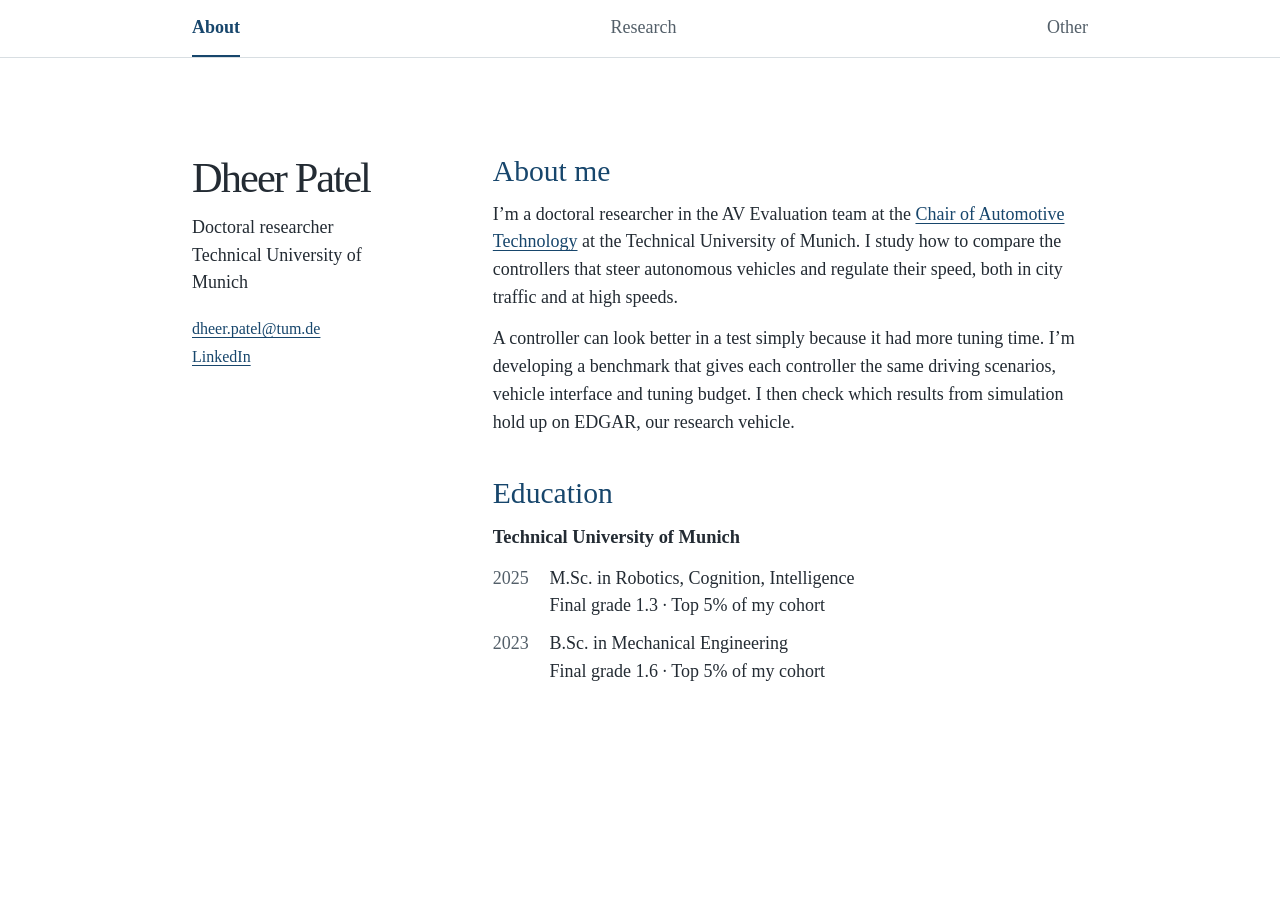
==== index.html @ 62193b8d "Expand research bio, education and personal interests" ====
<!doctype html>
<html lang="en">
<head>
  <meta charset="utf-8">
  <meta name="viewport" content="width=device-width, initial-scale=1">
  <meta name="description" content="Dheer Patel studies vehicle control at the Technical University of Munich.">
  <title>Dheer Patel</title>
  <link rel="stylesheet" href="style.css">
</head>
<body>
  <nav aria-label="Main navigation">
    <div class="nav-inner">
      <a href="index.html" aria-current="page">About</a>
      <a href="research.html">Research</a>
      <a href="other.html">Other</a>
    </div>
  </nav>
  <div class="layout">
    <header>
      <h1>Dheer Patel</h1>
      <p>Doctoral researcher<br>Technical University of Munich</p>
      <div class="contacts">
        <a href="mailto:dheer.patel@tum.de">dheer.patel@tum.de</a>
        <a href="https://www.linkedin.com/in/dheer-patel-a621661a5/">LinkedIn</a>
      </div>
    </header>
    <main>
      <h2>About me</h2>
      <p>I’m a doctoral researcher in the AV Evaluation team at the <a href="https://www.mos.ed.tum.de/en/ftm/members/teams/dheer-patel-msc/">Chair of Automotive Technology</a> at the Technical University of Munich. I study how to compare the controllers that steer autonomous vehicles and regulate their speed, both in city traffic and at high speeds.</p>
      <p>A controller can look better in a test simply because it had more tuning time. I’m developing a benchmark that gives each controller the same driving scenarios, vehicle interface and tuning budget. I then check which results from simulation hold up on EDGAR, our research vehicle.</p>

      <h2>Education</h2>
      <p class="institution">Technical University of Munich</p>
      <dl class="degrees">
        <dt>2025</dt>
        <dd>M.Sc. in Robotics, Cognition, Intelligence<br>Final grade 1.3 · Top 5% of my cohort</dd>
        <dt>2023</dt>
        <dd>B.Sc. in Mechanical Engineering<br>Final grade 1.6 · Top 5% of my cohort</dd>
      </dl>
    </main>
  </div>
</body>
</html>
---- style.css ----
:root {
  color-scheme: light;
  --ink: #232b33;
  --blue: #17466c;
  --muted: #535f69;
  --rule: #d8dee2;
}

* { box-sizing: border-box; }
body {
  margin: 0;
  color: var(--ink);
  background: #fff;
  font: 1.125rem/1.55 "Crimson Text", Georgia, serif;
}
a { color: var(--blue); text-underline-offset: 0.18em; text-decoration-thickness: 1px; }
a:hover { color: #071d34; text-decoration-thickness: 2px; }
a:focus-visible { outline: 2px solid var(--blue); outline-offset: 4px; }

nav { border-bottom: 1px solid var(--rule); }
.nav-inner, .layout { width: min(56rem, calc(100% - 3rem)); margin-inline: auto; }
.nav-inner { display: flex; justify-content: space-between; }
nav a { padding: 0.9rem 0; color: var(--muted); text-decoration: none; }
nav a[aria-current] { color: var(--blue); font-weight: bold; box-shadow: inset 0 -2px var(--blue); }

.layout {
  display: grid;
  grid-template-columns: 14rem minmax(0, 1fr);
  gap: clamp(2rem, 6vw, 5rem);
  align-items: start;
  margin-block: clamp(3rem, 8vw, 6rem);
}
h1, h2, h3, p, dl, dd { margin: 0; }
h1, h2, h3 { line-height: 1.15; }
h1 { font-size: 2.65rem; font-weight: normal; letter-spacing: -0.045em; }
h2 { font-size: 1.85rem; color: var(--blue); font-weight: normal; }
h3, .institution { font-size: 1.15rem; font-weight: bold; }
header p { margin-top: 0.7rem; }
.contacts { display: grid; justify-items: start; gap: 0.2rem; margin-top: 1.25rem; font-size: 1rem; }
main p, main dl, article { margin-top: 0.8rem; }
main h2:not(:first-child) { margin-top: 2.5rem; }
.degrees { display: grid; grid-template-columns: auto 1fr; gap: 0.6rem 1.3rem; }
dt, .publication { color: var(--muted); }
dt { font-variant-numeric: tabular-nums; }
article p { margin-top: 0.35rem; }

@media (max-width: 44rem) {
  .layout { grid-template-columns: 1fr; gap: 2rem; margin-block: 2rem; }
  header { padding-bottom: 1.5rem; border-bottom: 1px solid var(--rule); }
  .contacts { display: flex; flex-wrap: wrap; gap: 0.4rem 1rem; margin-top: 0.6rem; }
  h1 { font-size: 2.25rem; }
}
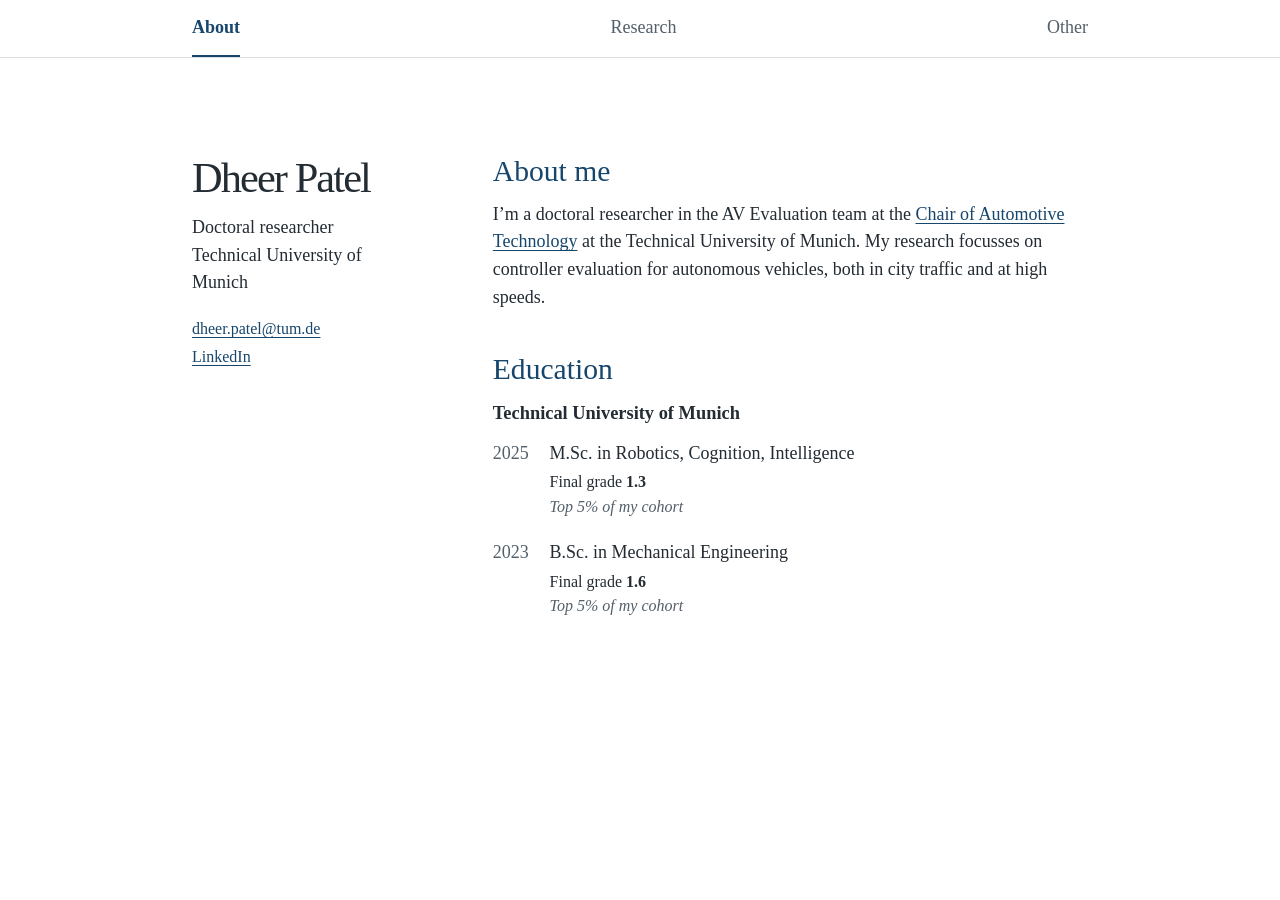
==== commit 41100356: "Revise biography, research interests and reading list" ====
--- a/index.html
+++ b/index.html
@@ -26,16 +26,21 @@
     </header>
     <main>
       <h2>About me</h2>
-      <p>I’m a doctoral researcher in the AV Evaluation team at the <a href="https://www.mos.ed.tum.de/en/ftm/members/teams/dheer-patel-msc/">Chair of Automotive Technology</a> at the Technical University of Munich. I study how to compare the controllers that steer autonomous vehicles and regulate their speed, both in city traffic and at high speeds.</p>
-      <p>A controller can look better in a test simply because it had more tuning time. I’m developing a benchmark that gives each controller the same driving scenarios, vehicle interface and tuning budget. I then check which results from simulation hold up on EDGAR, our research vehicle.</p>
+      <p>I’m a doctoral researcher in the AV Evaluation team at the <a href="https://www.mos.ed.tum.de/en/ftm/members/teams/dheer-patel-msc/">Chair of Automotive Technology</a> at the Technical University of Munich. My research focusses on controller evaluation for autonomous vehicles, both in city traffic and at high speeds.</p>
 
       <h2>Education</h2>
       <p class="institution">Technical University of Munich</p>
       <dl class="degrees">
         <dt>2025</dt>
-        <dd>M.Sc. in Robotics, Cognition, Intelligence<br>Final grade 1.3 · Top 5% of my cohort</dd>
+        <dd>M.Sc. in Robotics, Cognition, Intelligence
+          <span class="grade">Final grade <strong>1.3</strong></span>
+          <span class="rank">Top 5% of my cohort</span>
+        </dd>
         <dt>2023</dt>
-        <dd>B.Sc. in Mechanical Engineering<br>Final grade 1.6 · Top 5% of my cohort</dd>
+        <dd>B.Sc. in Mechanical Engineering
+          <span class="grade">Final grade <strong>1.6</strong></span>
+          <span class="rank">Top 5% of my cohort</span>
+        </dd>
       </dl>
     </main>
   </div>
--- a/style.css
+++ b/style.css
@@ -39,7 +39,10 @@
 .contacts { display: grid; justify-items: start; gap: 0.2rem; margin-top: 1.25rem; font-size: 1rem; }
 main p, main dl, article { margin-top: 0.8rem; }
 main h2:not(:first-child) { margin-top: 2.5rem; }
-.degrees { display: grid; grid-template-columns: auto 1fr; gap: 0.6rem 1.3rem; }
+.degrees { display: grid; grid-template-columns: auto 1fr; gap: 1.2rem 1.3rem; }
+.degrees .grade, .degrees .rank { display: block; font-size: 1rem; }
+.degrees .grade { margin-top: 0.15rem; }
+.degrees .rank { color: var(--muted); font-style: italic; }
 dt, .publication { color: var(--muted); }
 dt { font-variant-numeric: tabular-nums; }
 article p { margin-top: 0.35rem; }
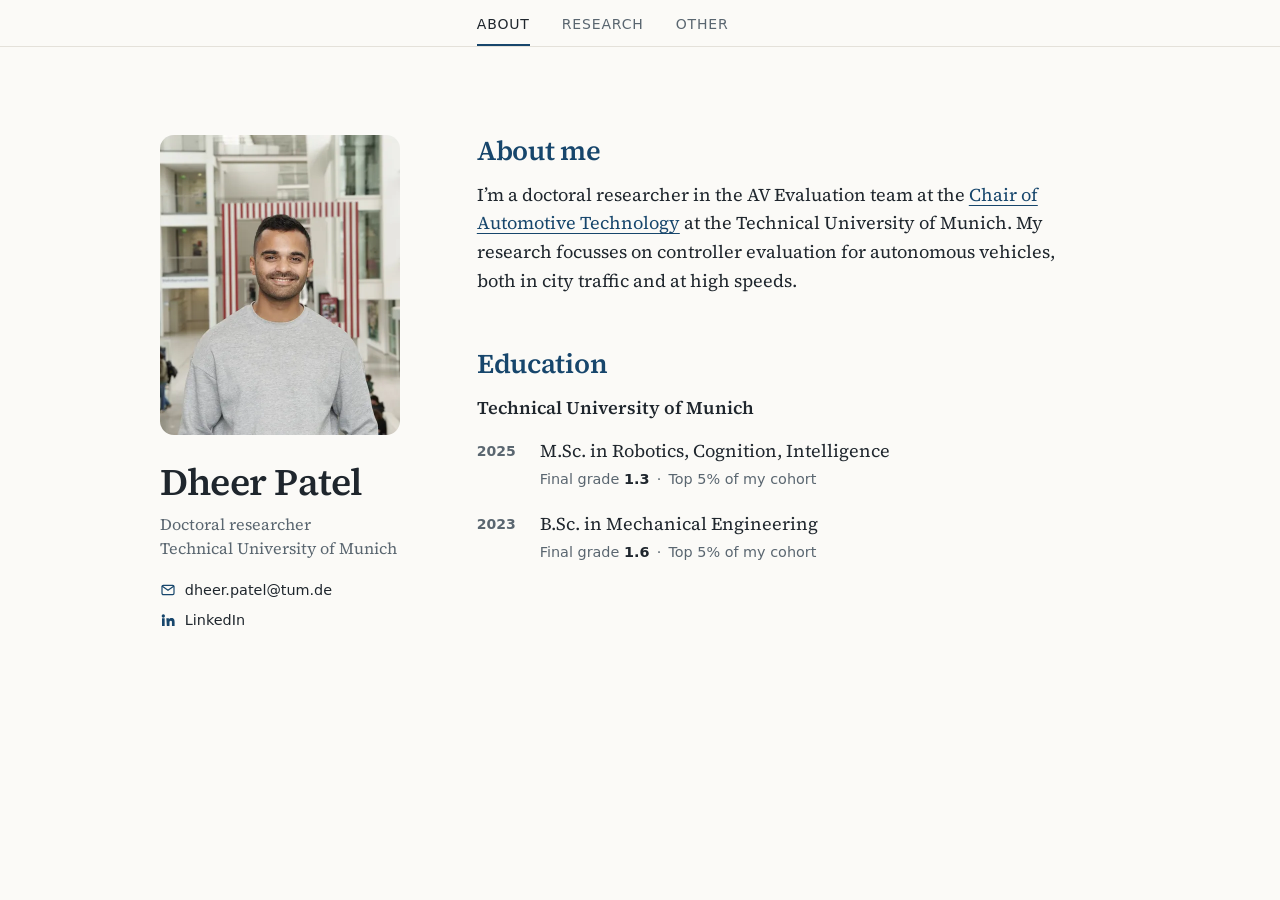
==== commit e6d466d5: "Redesign site and add photos" ====
--- a/index.html
+++ b/index.html
@@ -5,43 +5,74 @@
   <meta name="viewport" content="width=device-width, initial-scale=1">
   <meta name="description" content="Dheer Patel studies vehicle control at the Technical University of Munich.">
   <title>Dheer Patel</title>
+  <link rel="canonical" href="https://peterhalde.github.io/">
+  <meta property="og:type" content="profile">
+  <meta property="og:title" content="Dheer Patel">
+  <meta property="og:description" content="Doctoral researcher at the Technical University of Munich, working on controller evaluation for autonomous vehicles.">
+  <meta property="og:url" content="https://peterhalde.github.io/">
+  <meta property="og:image" content="https://peterhalde.github.io/images/og.jpg">
+  <meta property="og:image:width" content="1200">
+  <meta property="og:image:height" content="630">
+  <meta property="og:image:alt" content="Portrait of Dheer Patel at the Technical University of Munich">
+  <meta name="twitter:card" content="summary_large_image">
+  <meta name="theme-color" content="#fbfaf7" media="(prefers-color-scheme: light)">
+  <meta name="theme-color" content="#14171a" media="(prefers-color-scheme: dark)">
+  <link rel="icon" href="favicon.svg" type="image/svg+xml">
+  <link rel="preload" href="fonts/source-serif-4-normal.woff2" as="font" type="font/woff2" crossorigin>
   <link rel="stylesheet" href="style.css">
+  <script type="application/ld+json">
+  {
+    "@context": "https://schema.org",
+    "@type": "Person",
+    "name": "Dheer Patel",
+    "url": "https://peterhalde.github.io/",
+    "image": "https://peterhalde.github.io/images/og.jpg",
+    "jobTitle": "Doctoral researcher",
+    "affiliation": { "@type": "CollegeOrUniversity", "name": "Technical University of Munich" },
+    "sameAs": ["https://www.linkedin.com/in/dheer-patel-a621661a5/"]
+  }
+  </script>
 </head>
 <body>
-  <nav aria-label="Main navigation">
+  <nav class="site-nav" aria-label="Main navigation">
     <div class="nav-inner">
-      <a href="index.html" aria-current="page">About</a>
-      <a href="research.html">Research</a>
-      <a href="other.html">Other</a>
+      <div class="nav-links">
+        <a href="index.html" aria-current="page">About</a>
+        <a href="research.html">Research</a>
+        <a href="other.html">Other</a>
+      </div>
     </div>
   </nav>
   <div class="layout">
-    <header>
+    <aside class="profile has-photo">
+      <img class="portrait" src="images/portrait-480.webp" srcset="images/portrait-480.webp 480w, images/portrait-720.webp 720w" sizes="(max-width: 46rem) 7rem, 15rem" width="480" height="600" alt="Portrait of Dheer Patel at the Technical University of Munich" fetchpriority="high">
       <h1>Dheer Patel</h1>
-      <p>Doctoral researcher<br>Technical University of Munich</p>
-      <div class="contacts">
-        <a href="mailto:dheer.patel@tum.de">dheer.patel@tum.de</a>
-        <a href="https://www.linkedin.com/in/dheer-patel-a621661a5/">LinkedIn</a>
-      </div>
-    </header>
+      <p class="role">Doctoral researcher<br>Technical University of Munich</p>
+      <ul class="contacts">
+        <li><a href="mailto:dheer.patel@tum.de"><svg viewBox="0 0 24 24" fill="none" stroke="currentColor" stroke-width="1.8" stroke-linecap="round" stroke-linejoin="round" aria-hidden="true"><rect x="3" y="5" width="18" height="14" rx="2"/><path d="m3.5 6.5 8.5 6 8.5-6"/></svg>dheer.patel@tum.de</a></li>
+        <li><a href="https://www.linkedin.com/in/dheer-patel-a621661a5/"><svg viewBox="0 0 24 24" fill="currentColor" aria-hidden="true"><path d="M4.98 3.5a2.5 2.5 0 1 1 0 5 2.5 2.5 0 0 1 0-5zM3 9.5h4V21H3zM9.5 9.5h3.8v1.6h.05c.53-1 1.83-2.05 3.77-2.05 4.03 0 4.78 2.65 4.78 6.1V21h-4v-5.1c0-1.22-.02-2.78-1.7-2.78-1.7 0-1.96 1.33-1.96 2.7V21h-4z"/></svg>LinkedIn</a></li>
+      </ul>
+    </aside>
     <main>
-      <h2>About me</h2>
-      <p>I’m a doctoral researcher in the AV Evaluation team at the <a href="https://www.mos.ed.tum.de/en/ftm/members/teams/dheer-patel-msc/">Chair of Automotive Technology</a> at the Technical University of Munich. My research focusses on controller evaluation for autonomous vehicles, both in city traffic and at high speeds.</p>
+      <section>
+        <h2>About me</h2>
+        <p>I’m a doctoral researcher in the AV Evaluation team at the <a href="https://www.mos.ed.tum.de/en/ftm/members/teams/dheer-patel-msc/">Chair of Automotive Technology</a> at the Technical University of Munich. My research focusses on controller evaluation for autonomous vehicles, both in city traffic and at high speeds.</p>
+      </section>
 
-      <h2>Education</h2>
-      <p class="institution">Technical University of Munich</p>
-      <dl class="degrees">
-        <dt>2025</dt>
-        <dd>M.Sc. in Robotics, Cognition, Intelligence
-          <span class="grade">Final grade <strong>1.3</strong></span>
-          <span class="rank">Top 5% of my cohort</span>
-        </dd>
-        <dt>2023</dt>
-        <dd>B.Sc. in Mechanical Engineering
-          <span class="grade">Final grade <strong>1.6</strong></span>
-          <span class="rank">Top 5% of my cohort</span>
-        </dd>
-      </dl>
+      <section>
+        <h2>Education</h2>
+        <p class="institution">Technical University of Munich</p>
+        <dl class="degrees">
+          <dt>2025</dt>
+          <dd>M.Sc. in Robotics, Cognition, Intelligence
+            <span class="meta"><span>Final grade <strong>1.3</strong></span><span>Top 5% of my cohort</span></span>
+          </dd>
+          <dt>2023</dt>
+          <dd>B.Sc. in Mechanical Engineering
+            <span class="meta"><span>Final grade <strong>1.6</strong></span><span>Top 5% of my cohort</span></span>
+          </dd>
+        </dl>
+      </section>
     </main>
   </div>
 </body>
--- a/style.css
+++ b/style.css
@@ -1,55 +1,208 @@
+@font-face {
+  font-family: "Source Serif 4";
+  src: url("fonts/source-serif-4-normal.woff2") format("woff2");
+  font-weight: 200 900;
+  font-style: normal;
+  font-display: swap;
+}
+@font-face {
+  font-family: "Source Serif 4";
+  src: url("fonts/source-serif-4-italic.woff2") format("woff2");
+  font-weight: 200 900;
+  font-style: italic;
+  font-display: swap;
+}
+
 :root {
-  color-scheme: light;
-  --ink: #232b33;
-  --blue: #17466c;
-  --muted: #535f69;
-  --rule: #d8dee2;
+  color-scheme: light dark;
+  --bg: #fbfaf7;
+  --surface: #ffffff;
+  --ink: #1f262d;
+  --muted: #5a6670;
+  --accent: #17466c;
+  --accent-strong: #0b2a45;
+  --rule: #e4e1da;
+  --serif: "Source Serif 4", Georgia, "Times New Roman", serif;
+  --sans: system-ui, -apple-system, "Segoe UI", Roboto, "Helvetica Neue", Arial, sans-serif;
+  --side: 15rem;
+  --gap: clamp(2.5rem, 6vw, 5rem);
+}
+@media (prefers-color-scheme: dark) {
+  :root {
+    --bg: #14171a;
+    --surface: #1b1f23;
+    --ink: #e7e4dd;
+    --muted: #a0a9b1;
+    --accent: #8db7df;
+    --accent-strong: #c2dbf2;
+    --rule: #2c3238;
+  }
 }
 
 * { box-sizing: border-box; }
+html { -webkit-text-size-adjust: 100%; }
 body {
   margin: 0;
   color: var(--ink);
-  background: #fff;
-  font: 1.125rem/1.55 "Crimson Text", Georgia, serif;
-}
-a { color: var(--blue); text-underline-offset: 0.18em; text-decoration-thickness: 1px; }
-a:hover { color: #071d34; text-decoration-thickness: 2px; }
-a:focus-visible { outline: 2px solid var(--blue); outline-offset: 4px; }
-
-nav { border-bottom: 1px solid var(--rule); }
-.nav-inner, .layout { width: min(56rem, calc(100% - 3rem)); margin-inline: auto; }
-.nav-inner { display: flex; justify-content: space-between; }
-nav a { padding: 0.9rem 0; color: var(--muted); text-decoration: none; }
-nav a[aria-current] { color: var(--blue); font-weight: bold; box-shadow: inset 0 -2px var(--blue); }
-
+  background: var(--bg);
+  font: 1.125rem/1.6 var(--serif);
+  font-optical-sizing: auto;
+}
+h1, h2, h3, p, dl, dd, ol, ul, figure { margin: 0; }
+h1, h2, h3 { line-height: 1.15; text-wrap: balance; }
+p, li, dd { text-wrap: pretty; }
+img { display: block; max-width: 100%; height: auto; }
+
+a { color: var(--accent); text-underline-offset: 0.2em; text-decoration-thickness: 1px; }
+a:hover { color: var(--accent-strong); text-decoration-thickness: 2px; }
+a:focus-visible { outline: 2px solid var(--accent); outline-offset: 3px; border-radius: 2px; }
+
+/* Navigation: links line up with the main column */
+.site-nav { border-bottom: 1px solid var(--rule); }
+.nav-inner, .layout { width: min(60rem, calc(100% - 3rem)); margin-inline: auto; }
+.nav-inner {
+  display: grid;
+  grid-template-columns: var(--side) minmax(0, 1fr);
+  column-gap: var(--gap);
+}
+.nav-links { grid-column: 2; display: flex; gap: 2rem; }
+.nav-links a {
+  padding: 1.05rem 0 0.95rem;
+  color: var(--muted);
+  font: 500 0.875rem/1 var(--sans);
+  letter-spacing: 0.06em;
+  text-transform: uppercase;
+  text-decoration: none;
+}
+.nav-links a:hover { color: var(--accent); }
+.nav-links a[aria-current] { color: var(--ink); box-shadow: inset 0 -2px var(--accent); }
+
+/* Two-column page */
 .layout {
   display: grid;
-  grid-template-columns: 14rem minmax(0, 1fr);
-  gap: clamp(2rem, 6vw, 5rem);
+  grid-template-columns: var(--side) minmax(0, 1fr);
+  gap: var(--gap);
   align-items: start;
-  margin-block: clamp(3rem, 8vw, 6rem);
-}
-h1, h2, h3, p, dl, dd { margin: 0; }
-h1, h2, h3 { line-height: 1.15; }
-h1 { font-size: 2.65rem; font-weight: normal; letter-spacing: -0.045em; }
-h2 { font-size: 1.85rem; color: var(--blue); font-weight: normal; }
-h3, .institution { font-size: 1.15rem; font-weight: bold; }
-header p { margin-top: 0.7rem; }
-.contacts { display: grid; justify-items: start; gap: 0.2rem; margin-top: 1.25rem; font-size: 1rem; }
-main p, main dl, article { margin-top: 0.8rem; }
-main h2:not(:first-child) { margin-top: 2.5rem; }
-.degrees { display: grid; grid-template-columns: auto 1fr; gap: 1.2rem 1.3rem; }
-.degrees .grade, .degrees .rank { display: block; font-size: 1rem; }
-.degrees .grade { margin-top: 0.15rem; }
-.degrees .rank { color: var(--muted); font-style: italic; }
-dt, .publication { color: var(--muted); }
-dt { font-variant-numeric: tabular-nums; }
-article p { margin-top: 0.35rem; }
-
-@media (max-width: 44rem) {
-  .layout { grid-template-columns: 1fr; gap: 2rem; margin-block: 2rem; }
-  header { padding-bottom: 1.5rem; border-bottom: 1px solid var(--rule); }
-  .contacts { display: flex; flex-wrap: wrap; gap: 0.4rem 1rem; margin-top: 0.6rem; }
-  h1 { font-size: 2.25rem; }
-}
+  margin-block: clamp(3rem, 7vw, 5.5rem);
+}
+main { max-width: 38rem; }
+
+/* Profile column */
+.portrait {
+  width: 100%;
+  aspect-ratio: 4 / 5;
+  object-fit: cover;
+  border-radius: 14px;
+  margin-bottom: 1.6rem;
+  background: var(--rule);
+}
+h1 { font-size: 2.35rem; font-weight: 600; letter-spacing: -0.02em; }
+.role { margin-top: 0.6rem; color: var(--muted); font-size: 1rem; line-height: 1.45; text-wrap: balance; }
+.contacts {
+  list-style: none;
+  padding: 0;
+  margin-top: 1.3rem;
+  display: grid;
+  justify-items: start;
+  gap: 0.5rem;
+  font: 0.9rem/1.3 var(--sans);
+}
+.contacts a { display: inline-flex; align-items: center; gap: 0.55rem; color: var(--ink); text-decoration: none; }
+.contacts a:hover { color: var(--accent); text-decoration: underline; }
+.contacts svg { width: 1rem; height: 1rem; flex: none; color: var(--accent); }
+@media (min-width: 46.01rem) and (min-height: 40rem) {
+  .profile { position: sticky; top: 2.5rem; }
+}
+
+/* Content */
+h2 { font-size: 1.7rem; font-weight: 600; letter-spacing: -0.01em; color: var(--accent); }
+h3 { font-size: 1.2rem; font-weight: 600; }
+section + section { margin-top: 3.25rem; }
+section > p, section > dl, section > ol, section > article, section > .photos { margin-top: 0.9rem; }
+.institution { font-weight: 600; }
+
+/* Education */
+.degrees {
+  display: grid;
+  grid-template-columns: auto minmax(0, 1fr);
+  gap: 1.25rem 1.5rem;
+}
+.degrees dt {
+  padding-top: 0.2rem;
+  color: var(--muted);
+  font: 600 0.875rem/1.6 var(--sans);
+  font-variant-numeric: tabular-nums;
+}
+.meta { display: block; margin-top: 0.2rem; color: var(--muted); font: 0.9rem/1.5 var(--sans); }
+.meta strong { color: var(--ink); }
+.meta span + span::before { content: "·"; margin-inline: 0.5em; }
+
+/* Publications */
+.work {
+  padding: 1.3rem 1.5rem;
+  background: var(--surface);
+  border: 1px solid var(--rule);
+  border-radius: 12px;
+}
+.work h3 a { color: var(--ink); text-decoration: none; }
+.work h3 a:hover { color: var(--accent); text-decoration: underline; }
+.work p { margin-top: 0.4rem; }
+.authors { color: var(--muted); font-size: 1rem; }
+.authors strong { color: var(--ink); font-weight: 600; }
+.publication {
+  display: flex;
+  flex-wrap: wrap;
+  align-items: center;
+  gap: 0.5rem 0.9rem;
+  color: var(--muted);
+  font: 0.875rem/1.4 var(--sans);
+}
+.pill {
+  padding: 0.2rem 0.7rem;
+  border: 1px solid var(--rule);
+  border-radius: 999px;
+  font-weight: 500;
+  text-decoration: none;
+}
+.pill:hover { border-color: var(--accent); text-decoration: none; }
+
+/* Photos: equal heights from the 4:5 and 4:3 frames */
+.photos { display: grid; grid-template-columns: 3fr 5fr; gap: 0.75rem; }
+.photos a { display: block; border-radius: 10px; overflow: hidden; }
+.photos img { width: 100%; transition: transform 0.4s ease; }
+.photos a:hover img { transform: scale(1.03); }
+
+/* Reading list */
+.books { list-style: none; padding: 0; counter-reset: book; display: grid; gap: 0.35rem; }
+.books li { counter-increment: book; display: grid; grid-template-columns: 1.6rem minmax(0, 1fr); }
+.books li::before {
+  content: counter(book);
+  padding-top: 0.2rem;
+  color: var(--accent);
+  font: 600 0.875rem/1.6 var(--sans);
+  font-variant-numeric: tabular-nums;
+}
+
+@media (max-width: 46rem) {
+  .nav-inner, .layout { width: calc(100% - 2.5rem); }
+  .nav-inner { display: block; }
+  .nav-links { gap: 1.6rem; }
+  .layout { grid-template-columns: minmax(0, 1fr); gap: 2.25rem; margin-block: 2rem 3.5rem; }
+  .profile { padding-bottom: 1.75rem; border-bottom: 1px solid var(--rule); }
+  .profile.has-photo { display: grid; grid-template-columns: 7rem minmax(0, 1fr); column-gap: 1.25rem; align-items: center; }
+  .has-photo .portrait { grid-row: 1 / span 3; margin: 0; border-radius: 10px; }
+  .has-photo > :not(.portrait) { grid-column: 2; }
+  .has-photo h1 { align-self: end; }
+  .has-photo .contacts { align-self: start; }
+  h1 { font-size: 2rem; }
+  .role { margin-top: 0.4rem; }
+  .contacts { margin-top: 0.8rem; }
+  h2 { font-size: 1.5rem; }
+  .work { padding: 1.1rem 1.15rem; }
+}
+@media (max-width: 30rem) {
+  .photos { grid-template-columns: minmax(0, 1fr); }
+}
+@media (prefers-reduced-motion: reduce) {
+  .photos img { transition: none; }
+}
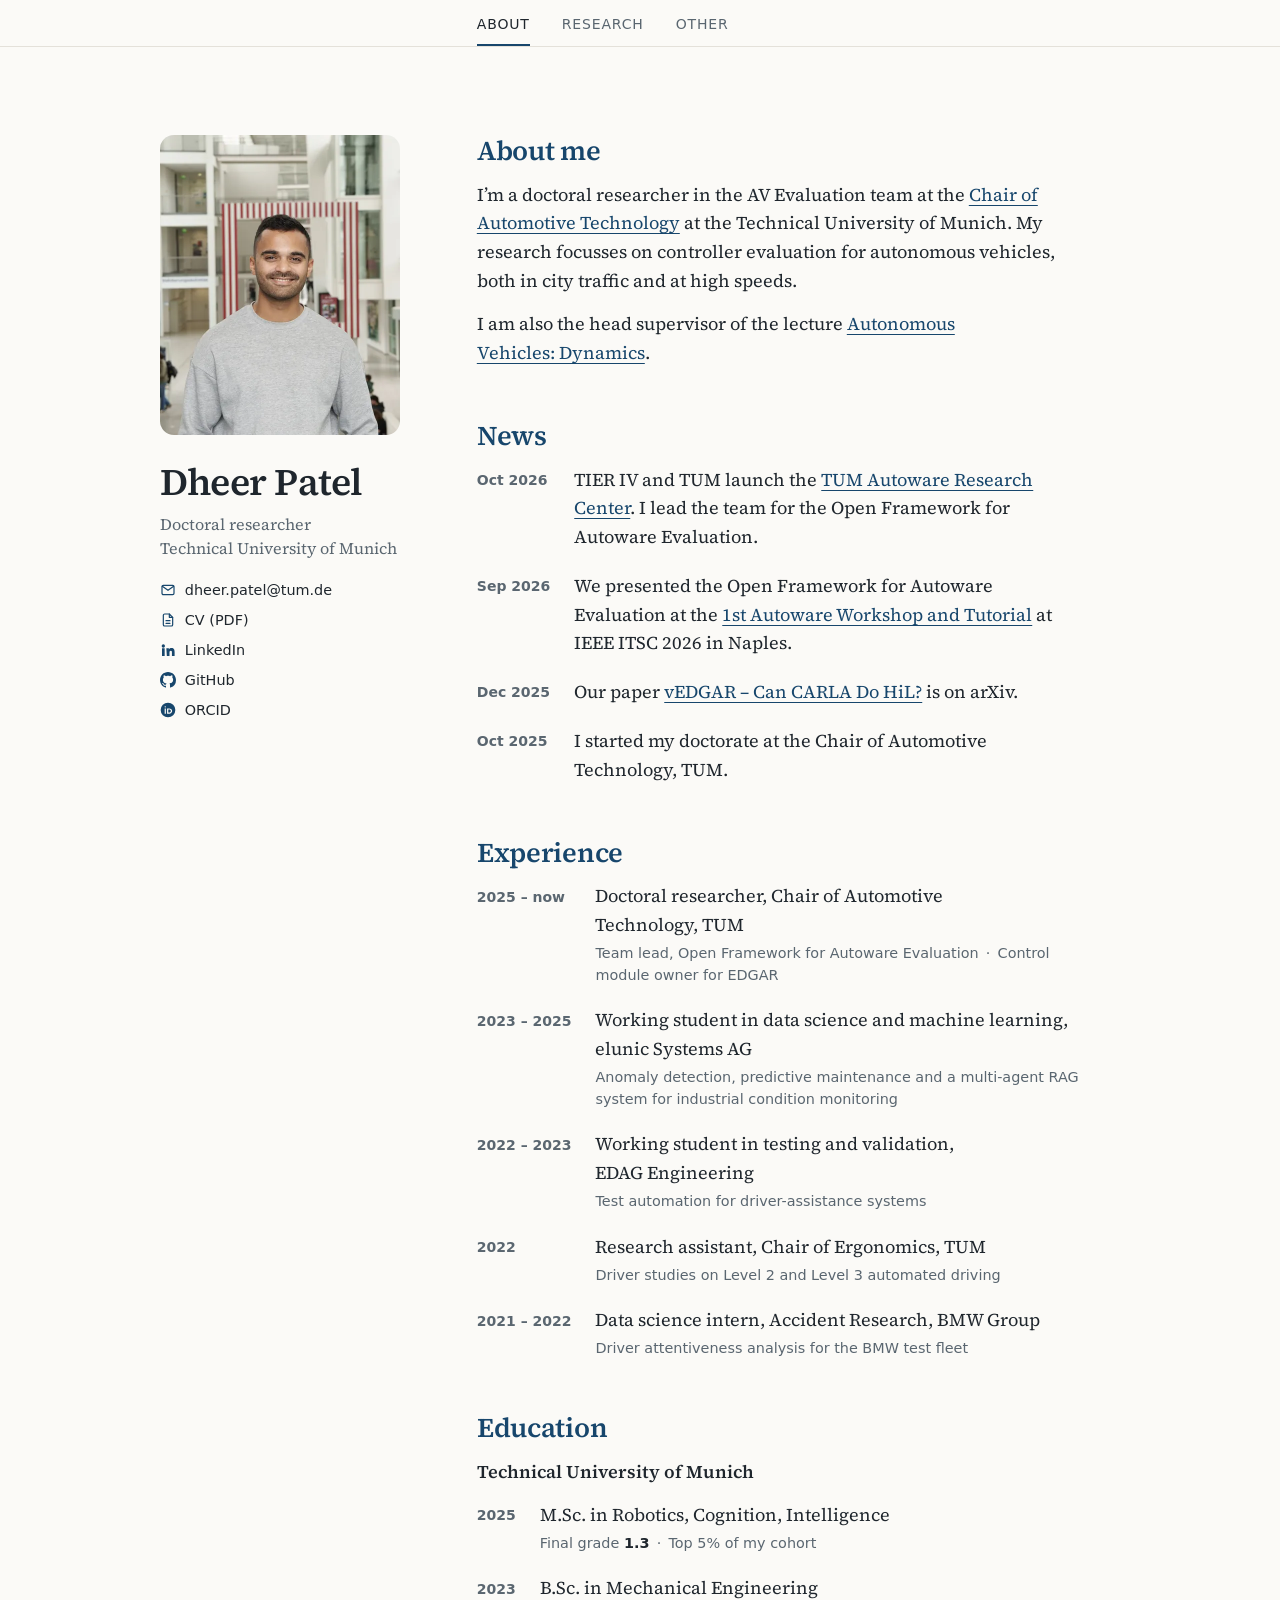
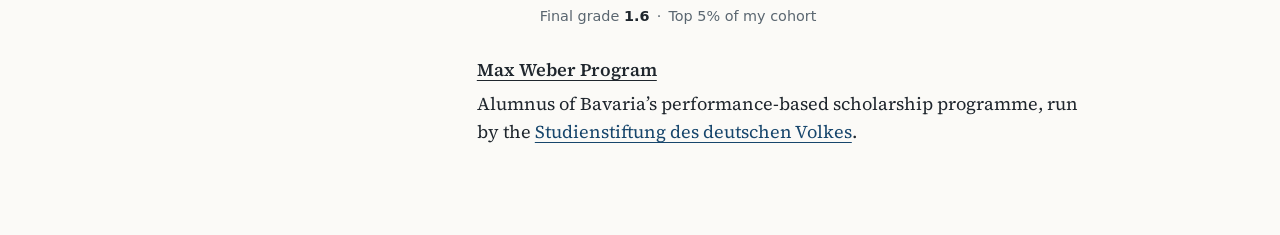
==== commit 5f3a15e3: "Add news, experience, project, CV and profile links" ====
--- a/index.html
+++ b/index.html
@@ -29,7 +29,7 @@
     "image": "https://peterhalde.github.io/images/og.jpg",
     "jobTitle": "Doctoral researcher",
     "affiliation": { "@type": "CollegeOrUniversity", "name": "Technical University of Munich" },
-    "sameAs": ["https://www.linkedin.com/in/dheer-patel-a621661a5/"]
+    "sameAs": ["https://www.linkedin.com/in/dheer-patel-a621661a5/", "https://github.com/peterhalde", "https://orcid.org/0009-0002-5140-6660"]
   }
   </script>
 </head>
@@ -45,24 +45,68 @@
   </nav>
   <div class="layout">
     <aside class="profile has-photo">
-      <img class="portrait" src="images/portrait-480.webp" srcset="images/portrait-480.webp 480w, images/portrait-720.webp 720w" sizes="(max-width: 46rem) 7rem, 15rem" width="480" height="600" alt="Portrait of Dheer Patel at the Technical University of Munich" fetchpriority="high">
+      <img class="portrait" src="images/portrait-480.webp" srcset="images/portrait-480.webp 480w, images/portrait-720.webp 720w" sizes="(max-width: 46rem) 7rem, 15rem" width="480" height="600" alt="Portrait of Dheer Patel at the Technical University of Munich" fetchpriority="high" draggable="false">
       <h1>Dheer Patel</h1>
       <p class="role">Doctoral researcher<br>Technical University of Munich</p>
       <ul class="contacts">
         <li><a href="mailto:dheer.patel@tum.de"><svg viewBox="0 0 24 24" fill="none" stroke="currentColor" stroke-width="1.8" stroke-linecap="round" stroke-linejoin="round" aria-hidden="true"><rect x="3" y="5" width="18" height="14" rx="2"/><path d="m3.5 6.5 8.5 6 8.5-6"/></svg>dheer.patel@tum.de</a></li>
+        <li><a href="Dheer_Patel_CV.pdf"><svg viewBox="0 0 24 24" fill="none" stroke="currentColor" stroke-width="1.8" stroke-linecap="round" stroke-linejoin="round" aria-hidden="true"><path d="M14 3H7a2 2 0 0 0-2 2v14a2 2 0 0 0 2 2h10a2 2 0 0 0 2-2V8z"/><path d="M14 3v5h5M9 13h6M9 17h6"/></svg>CV (PDF)</a></li>
         <li><a href="https://www.linkedin.com/in/dheer-patel-a621661a5/"><svg viewBox="0 0 24 24" fill="currentColor" aria-hidden="true"><path d="M4.98 3.5a2.5 2.5 0 1 1 0 5 2.5 2.5 0 0 1 0-5zM3 9.5h4V21H3zM9.5 9.5h3.8v1.6h.05c.53-1 1.83-2.05 3.77-2.05 4.03 0 4.78 2.65 4.78 6.1V21h-4v-5.1c0-1.22-.02-2.78-1.7-2.78-1.7 0-1.96 1.33-1.96 2.7V21h-4z"/></svg>LinkedIn</a></li>
+        <li><a href="https://github.com/peterhalde"><svg viewBox="0 0 16 16" fill="currentColor" aria-hidden="true"><path d="M8 0C3.58 0 0 3.58 0 8c0 3.54 2.29 6.53 5.47 7.59.4.07.55-.17.55-.38 0-.19-.01-.82-.01-1.49-2.01.37-2.53-.49-2.69-.94-.09-.23-.48-.94-.82-1.13-.28-.15-.68-.52-.01-.53.63-.01 1.08.58 1.23.82.72 1.21 1.87.87 2.33.66.07-.52.28-.87.51-1.07-1.78-.2-3.64-.89-3.64-3.95 0-.87.31-1.59.82-2.15-.08-.2-.36-1.02.08-2.12 0 0 .67-.21 2.2.82.64-.18 1.32-.27 2-.27.68 0 1.36.09 2 .27 1.53-1.04 2.2-.82 2.2-.82.44 1.1.16 1.92.08 2.12.51.56.82 1.27.82 2.15 0 3.07-1.87 3.75-3.65 3.95.29.25.54.73.54 1.48 0 1.07-.01 1.93-.01 2.2 0 .21.15.46.55.38A8.01 8.01 0 0 0 16 8c0-4.42-3.58-8-8-8z"/></svg>GitHub</a></li>
+        <li><a href="https://orcid.org/0009-0002-5140-6660"><svg viewBox="0 0 24 24" fill="currentColor" fill-rule="evenodd" aria-hidden="true"><path d="M12 1a11 11 0 1 1 0 22a11 11 0 1 1 0-22zM7 9.6h1.8v7.9H7zM7.9 6.2a1.1 1.1 0 1 1 0 2.2a1.1 1.1 0 1 1 0-2.2zM10.6 9.6h3.2c2.7 0 4.4 1.8 4.4 3.95s-1.7 3.95-4.4 3.95h-3.2zM12.4 11.2v4.7h1.3c1.6 0 2.6-1 2.6-2.35s-1-2.35-2.6-2.35z"/></svg>ORCID</a></li>
       </ul>
     </aside>
     <main>
       <section>
         <h2>About me</h2>
         <p>I’m a doctoral researcher in the AV Evaluation team at the <a href="https://www.mos.ed.tum.de/en/ftm/members/teams/dheer-patel-msc/">Chair of Automotive Technology</a> at the Technical University of Munich. My research focusses on controller evaluation for autonomous vehicles, both in city traffic and at high speeds.</p>
+        <p>I am also the head supervisor of the lecture <a href="https://www.mos.ed.tum.de/en/ftm/teaching/courses/dynamic-of-passenger-cars/">Autonomous Vehicles: Dynamics</a>.</p>
+      </section>
+
+      <section>
+        <h2>News</h2>
+        <dl class="timeline">
+          <dt>Oct 2026</dt>
+          <dd>TIER IV and TUM launch the <a href="https://www.mos.ed.tum.de/en/mos/about-us/news-events/article/tier-iv-and-technical-university-of-munich-establish-autoware-research-center-to-advance-the-open-autonomous-driving-ecosystem-tier-iv-inc/">TUM Autoware Research Center</a>. I lead the team for the Open Framework for Autoware Evaluation.</dd>
+          <dt>Sep 2026</dt>
+          <dd>We presented the Open Framework for Autoware Evaluation at the <a href="https://www.autoware.org/news/1st-autoware-workshop-tutorial-at-itsc-2026">1st Autoware Workshop and Tutorial</a> at IEEE ITSC 2026 in Naples.</dd>
+          <dt>Dec 2025</dt>
+          <dd>Our paper <a href="https://arxiv.org/abs/2512.08541">vEDGAR – Can CARLA Do HiL?</a> is on arXiv.</dd>
+          <dt>Oct 2025</dt>
+          <dd>I started my doctorate at the Chair of Automotive Technology, TUM.</dd>
+        </dl>
+      </section>
+
+      <section>
+        <h2>Experience</h2>
+        <dl class="timeline">
+          <dt>2025 – now</dt>
+          <dd>Doctoral researcher, Chair of Automotive Technology, TUM
+            <span class="meta"><span>Team lead, Open Framework for Autoware Evaluation</span><span>Control module owner for EDGAR</span></span>
+          </dd>
+          <dt>2023 – 2025</dt>
+          <dd>Working student in data science and machine learning, elunic Systems AG
+            <span class="meta">Anomaly detection, predictive maintenance and a multi-agent RAG system for industrial condition monitoring</span>
+          </dd>
+          <dt>2022 – 2023</dt>
+          <dd>Working student in testing and validation, EDAG Engineering
+            <span class="meta">Test automation for driver-assistance systems</span>
+          </dd>
+          <dt>2022</dt>
+          <dd>Research assistant, Chair of Ergonomics, TUM
+            <span class="meta">Driver studies on Level 2 and Level 3 automated driving</span>
+          </dd>
+          <dt>2021 – 2022</dt>
+          <dd>Data science intern, Accident Research, BMW Group
+            <span class="meta">Driver attentiveness analysis for the BMW test fleet</span>
+          </dd>
+        </dl>
       </section>
 
       <section>
         <h2>Education</h2>
         <p class="institution">Technical University of Munich</p>
-        <dl class="degrees">
+        <dl class="timeline">
           <dt>2025</dt>
           <dd>M.Sc. in Robotics, Cognition, Intelligence
             <span class="meta"><span>Final grade <strong>1.3</strong></span><span>Top 5% of my cohort</span></span>
@@ -72,6 +116,8 @@
             <span class="meta"><span>Final grade <strong>1.6</strong></span><span>Top 5% of my cohort</span></span>
           </dd>
         </dl>
+        <p class="institution"><a href="https://www.elitenetzwerk.bayern.de/start/foerderangebote/max-weber-programm">Max Weber Program</a></p>
+        <p>Alumnus of Bavaria’s performance-based scholarship programme, run by the <a href="https://www.studienstiftung.de/">Studienstiftung des deutschen Volkes</a>.</p>
       </section>
     </main>
   </div>
--- a/style.css
+++ b/style.css
@@ -113,6 +113,9 @@
 @media (min-width: 46.01rem) and (min-height: 40rem) {
   .profile { position: sticky; top: 2.5rem; }
 }
+@media (max-height: 50rem) {
+  .profile.has-photo { position: static; }
+}
 
 /* Content */
 h2 { font-size: 1.7rem; font-weight: 600; letter-spacing: -0.01em; color: var(--accent); }
@@ -120,14 +123,18 @@
 section + section { margin-top: 3.25rem; }
 section > p, section > dl, section > ol, section > article, section > .photos { margin-top: 0.9rem; }
 .institution { font-weight: 600; }
+.institution a { color: inherit; }
+.timeline + .institution { margin-top: 1.75rem; }
+.timeline a { overflow-wrap: anywhere; }
+.institution + p { margin-top: 0.3rem; }
 
 /* Education */
-.degrees {
+.timeline {
   display: grid;
   grid-template-columns: auto minmax(0, 1fr);
   gap: 1.25rem 1.5rem;
 }
-.degrees dt {
+.timeline dt {
   padding-top: 0.2rem;
   color: var(--muted);
   font: 600 0.875rem/1.6 var(--sans);
@@ -165,12 +172,28 @@
   text-decoration: none;
 }
 .pill:hover { border-color: var(--accent); text-decoration: none; }
+.tag {
+  padding: 0.25rem 0.6rem;
+  border-radius: 999px;
+  background: color-mix(in srgb, var(--accent) 12%, transparent);
+  color: var(--accent);
+  font-weight: 600;
+  font-size: 0.75rem;
+  letter-spacing: 0.06em;
+  text-transform: uppercase;
+}
+.work p:not(.authors):not(.publication) { font-size: 1.05rem; }
 
 /* Photos: equal heights from the 4:5 and 4:3 frames */
 .photos { display: grid; grid-template-columns: 3fr 5fr; gap: 0.75rem; }
-.photos a { display: block; border-radius: 10px; overflow: hidden; }
-.photos img { width: 100%; transition: transform 0.4s ease; }
-.photos a:hover img { transform: scale(1.03); }
+.photos img { width: 100%; border-radius: 10px; }
+.portrait, .photos img {
+  pointer-events: none;
+  user-select: none;
+  -webkit-user-select: none;
+  -webkit-user-drag: none;
+  -webkit-touch-callout: none;
+}
 
 /* Reading list */
 .books { list-style: none; padding: 0; counter-reset: book; display: grid; gap: 0.35rem; }
@@ -196,13 +219,13 @@
   .has-photo .contacts { align-self: start; }
   h1 { font-size: 2rem; }
   .role { margin-top: 0.4rem; }
-  .contacts { margin-top: 0.8rem; }
+  .contacts { margin-top: 0.8rem; display: flex; flex-wrap: wrap; gap: 0.4rem 1.1rem; }
   h2 { font-size: 1.5rem; }
   .work { padding: 1.1rem 1.15rem; }
 }
 @media (max-width: 30rem) {
   .photos { grid-template-columns: minmax(0, 1fr); }
-}
-@media (prefers-reduced-motion: reduce) {
-  .photos img { transition: none; }
-}
+  .timeline { grid-template-columns: minmax(0, 1fr); row-gap: 0; }
+  .timeline dt { padding-top: 0; }
+  .timeline dd + dt { margin-top: 1.1rem; }
+}
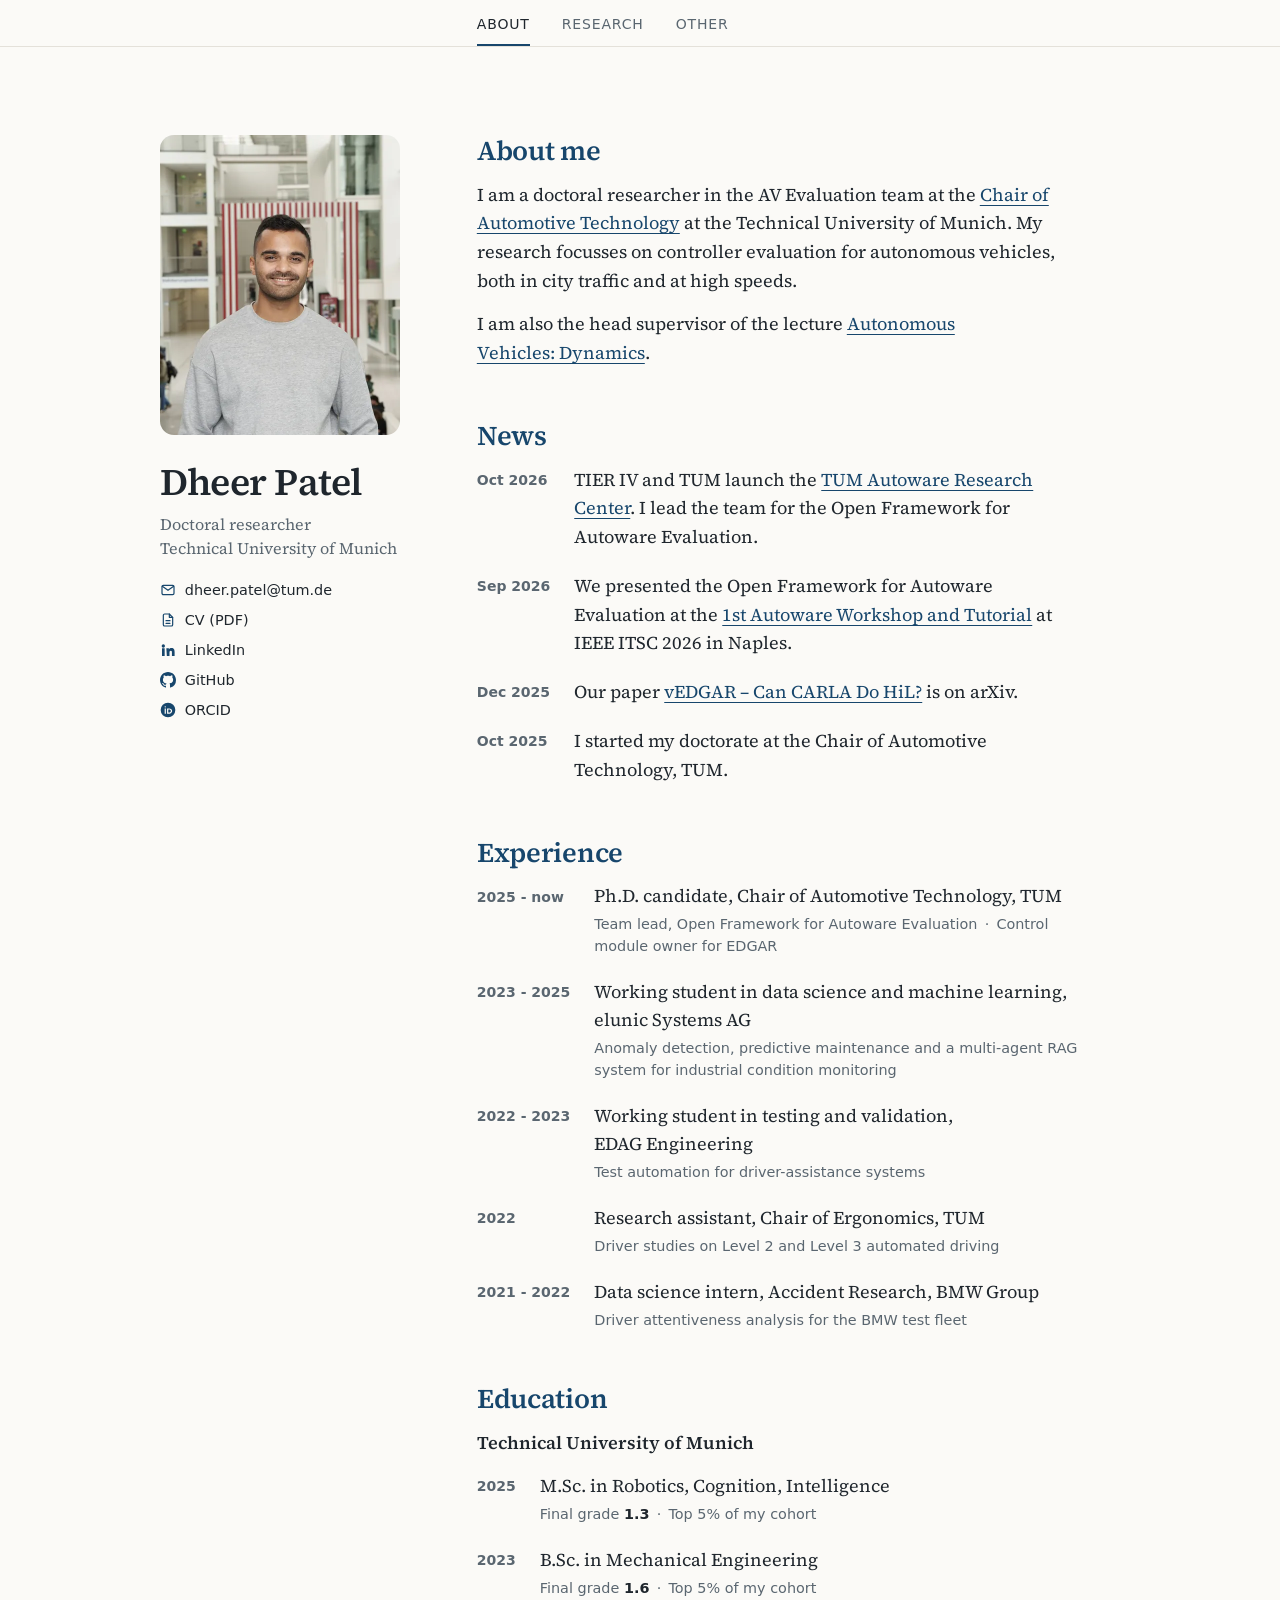
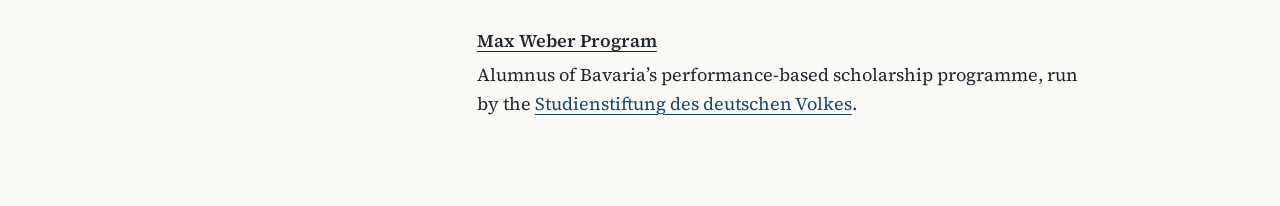
==== commit c429f677: "Update meta description and fix date formatting" ====
--- a/index.html
+++ b/index.html
@@ -3,8 +3,8 @@
 <head>
   <meta charset="utf-8">
   <meta name="viewport" content="width=device-width, initial-scale=1">
-  <meta name="description" content="Dheer Patel studies vehicle control at the Technical University of Munich.">
   <title>Dheer Patel</title>
+  <meta name="google-site-verification" content="r6EbaSYNcEFD6L9Thn8IHxVbIdF-JuIVTWtG5ugpBNU">
   <link rel="canonical" href="https://peterhalde.github.io/">
   <meta property="og:type" content="profile">
   <meta property="og:title" content="Dheer Patel">
@@ -19,7 +19,7 @@
   <meta name="theme-color" content="#14171a" media="(prefers-color-scheme: dark)">
   <link rel="icon" href="favicon.svg" type="image/svg+xml">
   <link rel="preload" href="fonts/source-serif-4-normal.woff2" as="font" type="font/woff2" crossorigin>
-  <link rel="stylesheet" href="style.css">
+  <link rel="stylesheet" href="style.css?v=2">
   <script type="application/ld+json">
   {
     "@context": "https://schema.org",
@@ -59,7 +59,7 @@
     <main>
       <section>
         <h2>About me</h2>
-        <p>I’m a doctoral researcher in the AV Evaluation team at the <a href="https://www.mos.ed.tum.de/en/ftm/members/teams/dheer-patel-msc/">Chair of Automotive Technology</a> at the Technical University of Munich. My research focusses on controller evaluation for autonomous vehicles, both in city traffic and at high speeds.</p>
+        <p>I am a doctoral researcher in the AV Evaluation team at the <a href="https://www.mos.ed.tum.de/en/ftm/members/teams/dheer-patel-msc/">Chair of Automotive Technology</a> at the Technical University of Munich. My research focusses on controller evaluation for autonomous vehicles, both in city traffic and at high speeds.</p>
         <p>I am also the head supervisor of the lecture <a href="https://www.mos.ed.tum.de/en/ftm/teaching/courses/dynamic-of-passenger-cars/">Autonomous Vehicles: Dynamics</a>.</p>
       </section>
 
@@ -80,15 +80,15 @@
       <section>
         <h2>Experience</h2>
         <dl class="timeline">
-          <dt>2025 – now</dt>
-          <dd>Doctoral researcher, Chair of Automotive Technology, TUM
+          <dt>2025 - now</dt>
+          <dd>Ph.D. candidate, Chair of Automotive Technology, TUM
             <span class="meta"><span>Team lead, Open Framework for Autoware Evaluation</span><span>Control module owner for EDGAR</span></span>
           </dd>
-          <dt>2023 – 2025</dt>
+          <dt>2023 - 2025</dt>
           <dd>Working student in data science and machine learning, elunic Systems AG
             <span class="meta">Anomaly detection, predictive maintenance and a multi-agent RAG system for industrial condition monitoring</span>
           </dd>
-          <dt>2022 – 2023</dt>
+          <dt>2022 - 2023</dt>
           <dd>Working student in testing and validation, EDAG Engineering
             <span class="meta">Test automation for driver-assistance systems</span>
           </dd>
@@ -96,7 +96,7 @@
           <dd>Research assistant, Chair of Ergonomics, TUM
             <span class="meta">Driver studies on Level 2 and Level 3 automated driving</span>
           </dd>
-          <dt>2021 – 2022</dt>
+          <dt>2021 - 2022</dt>
           <dd>Data science intern, Accident Research, BMW Group
             <span class="meta">Driver attentiveness analysis for the BMW test fleet</span>
           </dd>
--- a/style.css
+++ b/style.css
@@ -122,6 +122,7 @@
 h3 { font-size: 1.2rem; font-weight: 600; }
 section + section { margin-top: 3.25rem; }
 section > p, section > dl, section > ol, section > article, section > .photos { margin-top: 0.9rem; }
+section > .books { margin-top: 0.5rem; }
 .institution { font-weight: 600; }
 .institution a { color: inherit; }
 .timeline + .institution { margin-top: 1.75rem; }
@@ -185,7 +186,9 @@
 .work p:not(.authors):not(.publication) { font-size: 1.05rem; }
 
 /* Photos: equal heights from the 4:5 and 4:3 frames */
-.photos { display: grid; grid-template-columns: 3fr 5fr; gap: 0.75rem; }
+.photos { display: grid; grid-template-columns: 1fr 1fr; gap: 0.75rem; }
+.photos figcaption { grid-column: 1 / -1; color: var(--muted); font: 0.8rem/1.4 var(--sans); }
+.photos figcaption a { color: inherit; }
 .photos img { width: 100%; border-radius: 10px; }
 .portrait, .photos img {
   pointer-events: none;
@@ -196,14 +199,15 @@
 }
 
 /* Reading list */
-.books { list-style: none; padding: 0; counter-reset: book; display: grid; gap: 0.35rem; }
-.books li { counter-increment: book; display: grid; grid-template-columns: 1.6rem minmax(0, 1fr); }
+.books { list-style: none; padding: 0; display: grid; gap: 0.35rem; }
+.books li { display: grid; grid-template-columns: 1.25rem minmax(0, 1fr); }
 .books li::before {
-  content: counter(book);
-  padding-top: 0.2rem;
-  color: var(--accent);
-  font: 600 0.875rem/1.6 var(--sans);
-  font-variant-numeric: tabular-nums;
+  content: "";
+  width: 0.35rem;
+  height: 0.35rem;
+  margin-top: 0.7em;
+  border-radius: 50%;
+  background: var(--accent);
 }
 
 @media (max-width: 46rem) {
@@ -224,7 +228,6 @@
   .work { padding: 1.1rem 1.15rem; }
 }
 @media (max-width: 30rem) {
-  .photos { grid-template-columns: minmax(0, 1fr); }
   .timeline { grid-template-columns: minmax(0, 1fr); row-gap: 0; }
   .timeline dt { padding-top: 0; }
   .timeline dd + dt { margin-top: 1.1rem; }
